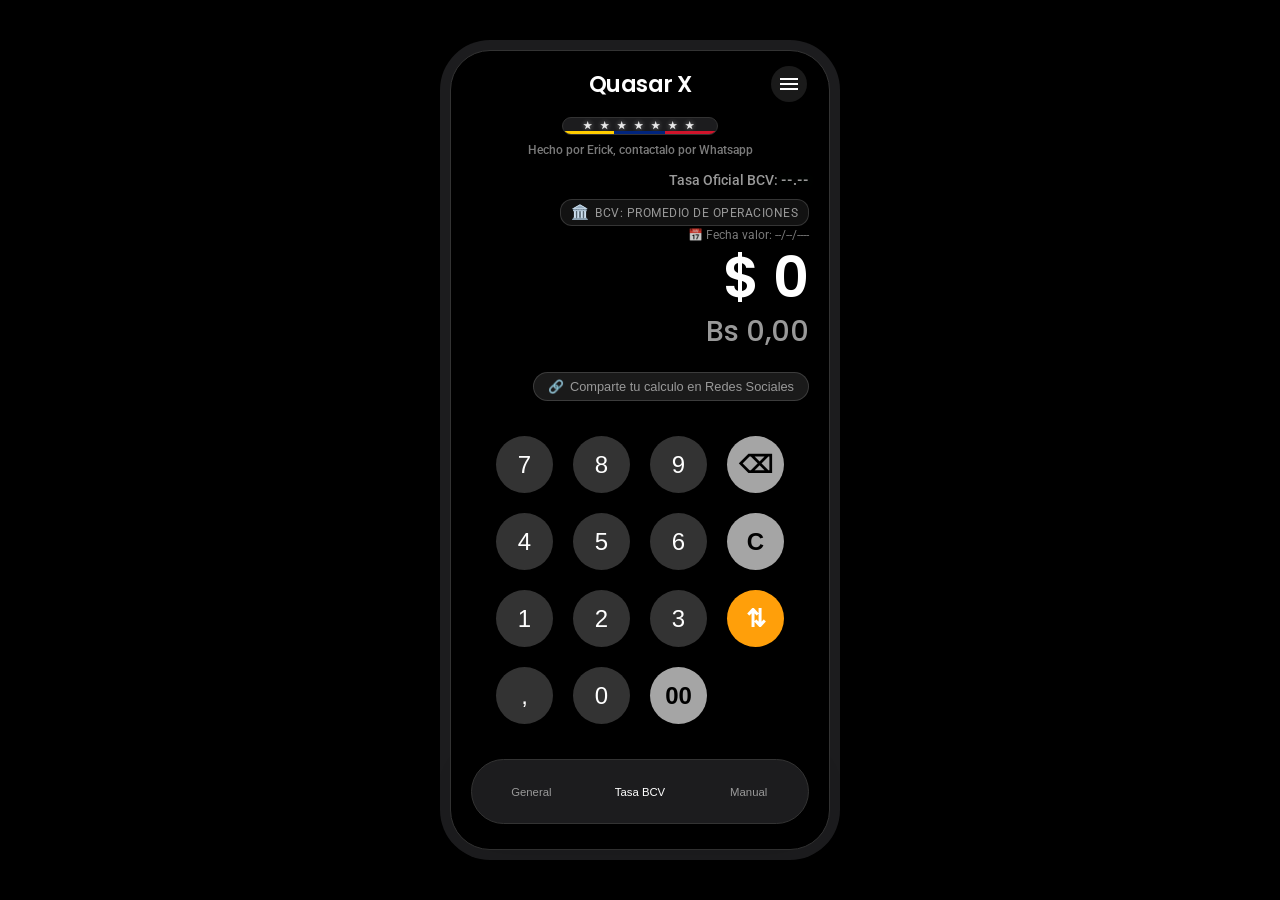
==== index.html @ ee369f33 "Add files via upload" ====
<!DOCTYPE html>
<html lang="es">
<head>
    <meta charset="UTF-8">
    <meta name="viewport" content="width=device-width, initial-scale=1.0, user-scalable=no">
    <title>Quasar X</title>
    <link rel="preconnect" href="https://fonts.googleapis.com">
    <link rel="preconnect" href="https://fonts.gstatic.com" crossorigin>
    <link href="https://fonts.googleapis.com/css2?family=Poppins:wght@500;600;700&family=Roboto:wght@400;500&display=swap" rel="stylesheet">
    <link rel="stylesheet" href="style.css">
    <link rel="manifest" href="manifest.json">
    <link rel="icon" type="image/png" href="icon-192.png">
    <link rel="apple-touch-icon" href="icon-192.png">
    <script src="https://telegram.org/js/telegram-web-app.js"></script>
    <meta name="description" content="Calculadora inteligente de Tasa BCV y Divisas con diseño Liquid Glass. Rápida, precisa y hecha para Venezuela.">
<meta name="theme-color" content="#1a1a2e">
<meta property="og:type" content="website">
<meta property="og:title" content="Quasar X - Calculadora BCV">
<meta property="og:description" content="La herramienta definitiva para tus conversiones en Bolívares. Diseño simple, tasas al día.">
<meta property="og:image" content="icon-512.png"> <meta property="twitter:card" content="summary_large_image">
<meta property="twitter:title" content="Quasar X - Calculadora BCV">
<meta property="twitter:description" content="Calculadora inteligente de Tasa BCV y Divisas con diseño innovadorSSS.">
<meta property="twitter:image" content="icon-512.png">
</head>
<body>
    <div class="app-container">

        <div class="app-header">
    <div class="header-left"></div>
    <h1 class="app-title">Quasar X</h1>
    <div class="header-right">
        <button class="menu-button" onclick="toggleOptionsMenu()" aria-label="Menú">
            <svg xmlns="http://www.w3.org/2000/svg" height="28px" viewBox="0 0 24 24" width="28px" fill="currentColor">
                <path d="M0 0h24v24H0V0z" fill="none"/>
                <path d="M3 18h18v-2H3v2zm0-5h18v-2H3v2zm0-7v2h18V6H3z"/>
            </svg>
        </button>
    </div>
</div>

</nav>

<a href="https://t.me/aureenAIbot" target="_blank" class="venezuela-banner" aria-label="Únete a Telegram">
    <div class="stars-container">★ ★ ★ ★ ★ ★ ★</div>
</a>
</a>

<a href="https://wa.me/5804141802040" target="_blank" class="creator-signature">
    Hecho por Erick, contactalo por Whatsapp
</a>

        <div id="options-menu" class="options-menu-dropdown">
    <button onclick="showModal('about-screen')">
        <svg xmlns="http://www.w3.org/2000/svg" height="20px" viewBox="0 0 24 24" width="20px" fill="currentColor">
            <path d="M0 0h24v24H0V0z" fill="none"/><path d="M11 18h2v-2h-2v2zm1-16C6.48 2 2 6.48 2 12s4.48 10 10 10 10-4.48 10-10S17.52 2 12 2zm0 18c-4.41 0-8-3.59-8-8s3.59-8 8-8 8 3.59 8 8 8zm0-14c-2.21 0-4 1.79-4 4h2c0-1.1.9-2 2-2s2 .9 2 2c0 2-3 1.75-3 5h2c0-2.25 3-2.5 3-5 0-2.21-1.79-4-4-4z"/>
        </svg>
        Ayuda y FAQ
    </button>
</div>
        
    <div id="general-mode" class="mode-content">
    <div class="display">
        <div class="rate-info" id="general-history" style="min-height:20px; font-size: 1.2rem;"></div>
        <div class="main-amount" id="general-display" style="font-size: 4rem;">0</div>
    </div>

    <div class="keypad">
    <button class="key function" onclick="clearGeneral()">AC</button>
    <button class="key function" onclick="deleteGeneral()">⌫</button>
    <button class="key function" onclick="appendGeneral('%')">%</button>
    <button class="key special" onclick="appendGeneral('/')">÷</button>

    <button class="key" onclick="appendGeneral('7')">7</button>
    <button class="key" onclick="appendGeneral('8')">8</button>
    <button class="key" onclick="appendGeneral('9')">9</button>
    <button class="key special" onclick="appendGeneral('*')">×</button>

    <button class="key" onclick="appendGeneral('4')">4</button>
    <button class="key" onclick="appendGeneral('5')">5</button>
    <button class="key" onclick="appendGeneral('6')">6</button>
    <button class="key special" onclick="appendGeneral('-')">−</button>

    <button class="key" onclick="appendGeneral('1')">1</button>
    <button class="key" onclick="appendGeneral('2')">2</button>
    <button class="key" onclick="appendGeneral('3')">3</button>
    <button class="key special" onclick="appendGeneral('+')">+</button>

    <button class="key zero-btn" onclick="appendGeneral('0')">0</button>
    <button class="key" onclick="appendGeneral('.')">.</button>
    <button class="key special" onclick="calculateGeneral()">=</button>
</div>
</div>

        <div id="bcv-mode" class="mode-content active">
            <div class="display">
    
    <div class="rate-info">
        <span style="font-weight: 500;">Tasa Oficial BCV:</span> 
        <span id="bcv-rate-display" onclick="fetchBCVRate(true)" style="cursor:pointer">--.--</span>
    </div>

    <div class="rate-date-line">
        📅 Fecha valor: <span id="bcv-date-display">--/--/----</span>
    </div>

    <div class="main-amount"><span id="bcv-from-symbol">$</span> <span id="bcv-main-display">0</span></div>
    
    <div class="converted-row">
        <div class="converted-amount"><span id="bcv-to-symbol">Bs</span> <span id="bcv-sub-display">0,00</span></div>
        
        <div class="share-container" id="share-widget-bcv">
    <button class="share-trigger" onclick="toggleShare('bcv')">
        <span class="trigger-icon">🔗</span>
        <span class="trigger-text">Comparte tu calculo en Redes Sociales</span>
    </button>

    <div class="share-icons">
        <button class="wa-btn" onclick="shareToWhatsApp('bcv')" aria-label="WhatsApp">
            <svg viewBox="0 0 24 24" width="18" height="18" fill="currentColor"><path d="M12.04 2c-5.46 0-9.91 4.45-9.91 9.91 0 1.75.46 3.45 1.32 4.95L2.05 22l5.25-1.38c1.45.79 3.1 1.21 4.74 1.21 5.46 0 9.91-4.45 9.91-9.91 0-2.65-1.03-5.14-2.9-7.01A9.816 9.816 0 0 0 12.04 2zM12.05 20.21c-1.46 0-2.9-.39-4.18-1.15l-.3-.18-3.11.82.83-3.03-.19-.31a8.163 8.163 0 0 1-1.26-4.38c0-4.54 3.7-8.24 8.24-8.24 2.2 0 4.27.86 5.82 2.42a8.183 8.183 0 0 1 2.41 5.83c.02 4.54-3.68 8.22-8.21 8.22zm4.52-6.16c-.25-.12-1.47-.72-1.69-.81-.23-.08-.39-.12-.56.12-.17.25-.64.81-.78.97-.14.17-.29.19-.54.06-.25-.12-1.05-.39-1.99-1.23-.74-.66-1.23-1.47-1.38-1.72-.14-.25-.02-.38.11-.51.11-.11.25-.29.37-.43.12-.14.16-.23.24-.39.08-.17.04-.31-.02-.43-.06-.12-.56-1.34-.76-1.84-.2-.48-.41-.42-.56-.43h-.48c-.17 0-.43.06-.66.31-.23.25-.88.86-.88 2.1 0 1.24.9 2.48 1.02 2.64.12.16 3.54 5.4 8.58 7.58 2.92 1.27 4.06 1.01 4.8.95.82-.07 1.47-.6 1.67-1.18.2-.58.2-1.08.14-1.18-.06-.1-.23-.16-.48-.28z"/></svg>
        </button>
        <button class="tg-btn" onclick="shareToTelegram('bcv')" aria-label="Telegram">
            <svg viewBox="0 0 24 24" width="18" height="18" fill="currentColor"><path d="M11.944 0A12 12 0 0 0 0 12a12 12 0 0 0 12 12 12 12 0 0 0 12-12A12 12 0 0 0 11.944 0zm4.962 7.224c.1-.002.321.023.465.14a.506.506 0 0 1 .171.325c.016.093.036.306.02.472-.18 1.898-.962 6.502-1.36 8.627-.168.9-.499 1.201-.82 1.23-.696.065-1.225-.46-1.9-.902-1.056-.693-1.653-1.124-2.678-1.8-1.185-.78-.417-1.21.258-1.91.177-.184 3.247-2.977 3.307-3.23.007-.032.014-.15-.056-.212s-.174-.041-.249-.024c-.106.024-1.793 1.14-5.061 3.345-.48.33-.913.49-1.302.48-.428-.008-1.252-.241-1.865-.44-.752-.245-1.349-.374-1.297-.789.027-.216.325-.437.893-.663 3.498-1.524 5.83-2.529 6.998-3.014 3.332-1.386 4.025-1.627 4.476-1.635z"/></svg>
        </button>
        <button class="x-btn" onclick="shareToSocial('x', 'bcv')" aria-label="X">
            <svg viewBox="0 0 24 24" width="16" height="16" fill="currentColor"><path d="M18.244 2.25h3.308l-7.227 8.26 8.502 11.24H16.17l-5.214-6.817L4.99 21.75H1.68l7.73-8.835L1.254 2.25H8.08l4.713 6.231zm-1.161 17.52h1.833L7.084 4.126H5.117z"/></svg>
        </button>
        <button class="threads-btn" onclick="shareToSocial('threads', 'bcv')" aria-label="Threads">
            <img src="icon-threads.png" alt="Threads" class="social-icon-img" style="width:16px;height:16px;">
        </button>
    </div>
</div>
    </div>
</div>
            <div class="keypad">
                <button class="key" onclick="appendNumber('7', 'bcv')">7</button>
                <button class="key" onclick="appendNumber('8', 'bcv')">8</button>
                <button class="key" onclick="appendNumber('9', 'bcv')">9</button>
                <button class="key icon" onclick="deleteLast('bcv')">⌫</button>
                <button class="key" onclick="appendNumber('4', 'bcv')">4</button>
                <button class="key" onclick="appendNumber('5', 'bcv')">5</button>
                <button class="key" onclick="appendNumber('6', 'bcv')">6</button>
                <button class="key function" onclick="clearAll('bcv')">C</button>
                <button class="key" onclick="appendNumber('1', 'bcv')">1</button>
                <button class="key" onclick="appendNumber('2', 'bcv')">2</button>
                <button class="key" onclick="appendNumber('3', 'bcv')">3</button>
                <button class="key icon special" onclick="swapCurrencies('bcv')" rowspan="2">⇅</button>
                <button class="key" onclick="appendDecimal('bcv')">,</button>
                <button class="key" onclick="appendNumber('0', 'bcv')">0</button>
                <button class="key function" onclick="appendNumber('00', 'bcv')">00</button>
            </div>
        </div>

        <div id="custom-mode" class="mode-content">
    <div class="display">
        
        <div class="custom-rate-wrapper">
            <span class="custom-label">Tu Tasa personalizada:</span>
            <div class="input-glass-container">
                <span class="currency-prefix">Bs.</span>
                <input type="number" id="custom-rate-input" placeholder="0.00" step="0.01" inputmode="decimal" oninput="saveCustomRate()">
            </div>
        </div>    

        <div class="main-amount"><span id="custom-from-symbol">$</span> <span id="custom-main-display">0</span></div>
        
        <div class="converted-row">
            <div class="converted-amount"><span id="custom-to-symbol">Bs</span> <span id="custom-sub-display">0,00</span></div>
            
            <div class="share-container" id="share-widget-custom">
                <button class="share-trigger" onclick="toggleShare('custom')">
                    <span class="trigger-icon">🔗</span>
                    <span class="trigger-text">Comparte tu calculo en Redes Sociales</span>
                </button>
                <div class="share-icons">
                    <button class="wa-btn" onclick="shareToWhatsApp('custom')" aria-label="WhatsApp">
                        <svg viewBox="0 0 24 24" width="18" height="18" fill="currentColor"><path d="M12.04 2c-5.46 0-9.91 4.45-9.91 9.91 0 1.75.46 3.45 1.32 4.95L2.05 22l5.25-1.38c1.45.79 3.1 1.21 4.74 1.21 5.46 0 9.91-4.45 9.91-9.91 0-2.65-1.03-5.14-2.9-7.01A9.816 9.816 0 0 0 12.04 2zM12.05 20.21c-1.46 0-2.9-.39-4.18-1.15l-.3-.18-3.11.82.83-3.03-.19-.31a8.163 8.163 0 0 1-1.26-4.38c0-4.54 3.7-8.24 8.24-8.24 2.2 0 4.27.86 5.82 2.42a8.183 8.183 0 0 1 2.41 5.83c.02 4.54-3.68 8.22-8.21 8.22zm4.52-6.16c-.25-.12-1.47-.72-1.69-.81-.23-.08-.39-.12-.56.12-.17.25-.64.81-.78.97-.14.17-.29.19-.54.06-.25-.12-1.05-.39-1.99-1.23-.74-.66-1.23-1.47-1.38-1.72-.14-.25-.02-.38.11-.51.11-.11.25-.29.37-.43.12-.14.16-.23.24-.39.08-.17.04-.31-.02-.43-.06-.12-.56-1.34-.76-1.84-.2-.48-.41-.42-.56-.43h-.48c-.17 0-.43.06-.66.31-.23.25-.88.86-.88 2.1 0 1.24.9 2.48 1.02 2.64.12.16 3.54 5.4 8.58 7.58 2.92 1.27 4.06 1.01 4.8.95.82-.07 1.47-.6 1.67-1.18.2-.58.2-1.08.14-1.18-.06-.1-.23-.16-.48-.28z"/></svg>
                    </button>
                    <button class="tg-btn" onclick="shareToTelegram('custom')" aria-label="Telegram">
                        <svg viewBox="0 0 24 24" width="18" height="18" fill="currentColor"><path d="M11.944 0A12 12 0 0 0 0 12a12 12 0 0 0 12 12 12 12 0 0 0 12-12A12 12 0 0 0 11.944 0zm4.962 7.224c.1-.002.321.023.465.14a.506.506 0 0 1 .171.325c.016.093.036.306.02.472-.18 1.898-.962 6.502-1.36 8.627-.168.9-.499 1.201-.82 1.23-.696.065-1.225-.46-1.9-.902-1.056-.693-1.653-1.124-2.678-1.8-1.185-.78-.417-1.21.258-1.91.177-.184 3.247-2.977 3.307-3.23.007-.032.014-.15-.056-.212s-.174-.041-.249-.024c-.106.024-1.793 1.14-5.061 3.345-.48.33-.913.49-1.302.48-.428-.008-1.252-.241-1.865-.44-.752-.245-1.349-.374-1.297-.789.027-.216.325-.437.893-.663 3.498-1.524 5.83-2.529 6.998-3.014 3.332-1.386 4.025-1.627 4.476-1.635z"/></svg>
                    </button>
                    <button class="x-btn" onclick="shareToSocial('x', 'custom')" aria-label="X">
                        <svg viewBox="0 0 24 24" width="16" height="16" fill="currentColor"><path d="M18.244 2.25h3.308l-7.227 8.26 8.502 11.24H16.17l-5.214-6.817L4.99 21.75H1.68l7.73-8.835L1.254 2.25H8.08l4.713 6.231zm-1.161 17.52h1.833L7.084 4.126H5.117z"/></svg>
                    </button>
                    <button class="threads-btn" onclick="shareToSocial('threads', 'custom')" aria-label="Threads">
                        <img src="icon-threads.png" alt="Threads" class="social-icon-img" style="width:16px;height:16px;">
                    </button>
                </div>
            </div>
            
        </div>
    </div>
    
    <div class="keypad">
        <button class="key" onclick="appendNumber('7', 'custom')">7</button>
        <button class="key" onclick="appendNumber('8', 'custom')">8</button>
        <button class="key" onclick="appendNumber('9', 'custom')">9</button>
        <button class="key icon" onclick="deleteLast('custom')">⌫</button>
        <button class="key" onclick="appendNumber('4', 'custom')">4</button>
        <button class="key" onclick="appendNumber('5', 'custom')">5</button>
        <button class="key" onclick="appendNumber('6', 'custom')">6</button>
        <button class="key function" onclick="clearAll('custom')">C</button>
        <button class="key" onclick="appendNumber('1', 'custom')">1</button>
        <button class="key" onclick="appendNumber('2', 'custom')">2</button>
        <button class="key" onclick="appendNumber('3', 'custom')">3</button>
        <button class="key icon special" onclick="swapCurrencies('custom')" rowspan="2">⇅</button>
        <button class="key" onclick="appendDecimal('custom')">,</button>
        <button class="key" onclick="appendNumber('0', 'custom')">0</button>
        <button class="key function" onclick="appendNumber('00', 'custom')">00</button>
    </div>
</div>

<nav class="tabs">
        <button id="btn-general" class="tab-button" onclick="switchMode('general')">
            <span class="tab-label">General</span>
        </button>
        <button id="btn-bcv" class="tab-button active" onclick="switchMode('bcv')">
            <span class="tab-label">Tasa BCV</span>
        </button>
        <button id="btn-custom" class="tab-button" onclick="switchMode('custom')">
            <span class="tab-label">Manual</span>
        </button>
    </nav>

    <div id="about-screen" class="modal-screen">
        <div class="modal-header">
            <button class="modal-close-btn" onclick="closeModal('about-screen')">
                <svg xmlns="http://www.w3.org/2000/svg" height="24px" viewBox="0 0 24 24" width="24px" fill="currentColor"><path d="M0 0h24v24H0V0z" fill="none"/><path d="M19 6.41L17.59 5 12 10.59 6.41 5 5 6.41 10.59 12 5 17.59 6.41 19 12 13.41 17.59 19 19 17.59 13.41 12 19 6.41z"/></svg>
            </button>
            <h2 class="modal-title">Quasar X</h2>
        </div>
        <div class="modal-content">
            <p><strong>Sobre:</strong></p>
            <p>✨ Quasar X es mucho más que una simple calculadora: es un proyecto creado por Erick Manrique como extensión y complemento de la Inteligencia Artificial Aureen AI. Su propósito es ofrecer una herramienta práctica, clara y accesible, que se integra de manera natural con la experiencia que Aureen AI brinda a los usuarios.</p>
            <p>🚀 Con Quasar X, los cálculos dejan de ser fríos números y se convierten en un recurso que acompaña la visión de Aureen AI: unir tecnología y humanidad en soluciones inteligentes y cercanas.</p>
            <p>💬 Si tienes dudas, propuestas o comentarios, Erick estará encantado de escucharte en 👉 t.me/Emanrique0.</p>
            <br>
            <p><strong>Versión:</strong> 3.17 (Compilacion 899,12)</p>
        </div>
    </div>
    <div id="install-pwa-modal" class="modal-screen">
        <div class="modal-header">
            <button class="modal-close-btn" onclick="closeModal('install-pwa-modal')">
                <svg xmlns="http://www.w3.org/2000/svg" height="24px" viewBox="0 0 24 24" width="24px" fill="currentColor"><path d="M0 0h24v24H0V0z" fill="none"/><path d="M19 6.41L17.59 5 12 10.59 6.41 5 5 6.41 10.59 12 5 17.59 6.41 19 12 13.41 17.59 19 19 17.59 13.41 12 19 6.41z"/></svg>
            </button>
            <h2 class="modal-title">¡Instala la aplicacion en tu Smartphone!</h2>
        </div>
        <div class="modal-content install-instructions">
            <button id="install-pwa-btn" class="install-pwa-button" onclick="triggerInstallPrompt()">
        Instalar Aplicación
    </button>
    <p>El proyecto es nuevo por lo que no tenemos los recursos para que sea una aplicacion que este en Google Play Store.</p>
            <p>Por lo que opera como un contenedor web permitiendote ejecutarla desde el navegador, los siguientes pasos te permitiran instalarla en tu celular funcionando como una aplicacion WebApp .</p>
            
            <p class="install-section-title">En Google Chrome:</p>
            <ol>
                <li>Toca el menú de <strong>3 puntos (⋮)</strong> en la esquina.</li>
                <li>Selecciona <strong>"Instalar aplicación"</strong> o "Agregar a pantalla de inicio".</li>
            </ol>
            
            <p class="install-section-title">En Safari 'Para iPhone':</p>
            <ol>
                <li>Toca el ícono de <strong>Compartir</strong> (un cuadro con una flecha hacia arriba).</li>
                <li>Desliza y selecciona <strong>"Agregar a la pantalla de inicio"</strong>.</li>
                <li>Espero el proyecto sea de tú agrado total, me ayudarás muchisimo</li>
            </ol>
        </div>
    </div>
    </div>
    <div id="install-banner" class="install-banner-container">
    <div class="install-text">
        <span>📲 Instala <strong>Quasar X</strong> para mejor experiencia</span>
    </div>
    <button id="install-btn-action" class="install-action-btn">
        INSTALAR AHORA
    </button>
    <button class="close-banner" onclick="document.getElementById('install-banner').style.display='none'">✖</button>
</div>
    <script src="script.js"></script>
</body>
</html>
---- style.css ----
:root {
    /* --- PALETA APPLE (MODO OSCURO) --- */
    --bg-gradient: #000000;         /* Fondo Negro Solido */
    --glass-bg: #000000;            /* Quitamos el efecto cristal */
    --glass-border: #333333;        /* Bordes sutiles gris oscuro */
    --glass-highlight: #444444;     /* Color al presionar */
    
    --text-primary: #FFFFFF;
    --text-secondary: #999999;      /* Gris clásico de iOS */
    --accent-color: #FF9F0A;        /* Naranja iOS exacto */
    
    /* Variables nuevas para botones específicos */
    --btn-num: #333333;             /* Gris Oscuro (Números) */
    --btn-func: #A5A5A5;            /* Gris Claro (Arriba) */
    --text-black: #000000;          /* Texto negro para botones claros */
}

/* Mantenemos el soporte para modo claro invirtiendo colores */
body[data-theme="light"] {
    --bg-gradient: #F2F2F7;
    --glass-bg: #FFFFFF;
    --glass-border: #D1D1D6;
    --text-primary: #000000;
    --text-secondary: #666666;
    --btn-num: #FFFFFF;             /* Botones blancos en modo día */
    --btn-func: #D1D1D6;
    --glass-highlight: #E5E5EA;
}

* { box-sizing: border-box; -webkit-tap-highlight-color: transparent; }

body {
    font-family: -apple-system, BlinkMacSystemFont, 'Segoe UI', Roboto, sans-serif;
    background: var(--bg-gradient);
    background-attachment: fixed;
    color: var(--text-primary);
    margin: 0;
    height: 100vh; 
    width: 100vw;
    display: flex;
    align-items: center;
    justify-content: center;
    overflow: hidden; 
    padding-top: env(safe-area-inset-top);
    padding-bottom: env(safe-area-inset-bottom);
}

.app-container {
    position: relative;
    width: 100%;
    height: 100%;
    
    /* Fondo sólido mate */
    background: var(--glass-bg);
    /* Quitamos backdrop-filter para evitar crasheos gráficos */
    
    display: flex;
    flex-direction: column;
    overflow: visible;
}

@media (min-width: 500px) {
    .app-container {
        max-width: 380px;
        max-height: 800px;
        border-radius: 40px;
        border: 1px solid var(--glass-border);
        box-shadow: 0 0 0 10px #1c1c1e, 0 30px 60px rgba(0,0,0,0.5); /* Sombra doble estilo iPhone */
    }
}

/* --- HEADER --- */
.app-header {
    flex: 0 0 auto; 
    display: flex;
    justify-content: space-between;
    align-items: center;
    padding: 15px 20px 5px 20px;
    z-index: 20;
    width: 100%;
}

.header-left, .header-right {
    width: 40px; 
    display: flex;
    align-items: center;
    justify-content: center; 
}

.app-title {
    flex: 1;
    text-align: center;
    font-family: 'Poppins', sans-serif;
    font-weight: 600;
    font-size: 1.4em;
    margin: 0 5px;
    letter-spacing: -0.5px;
    color: var(--text-primary);
    white-space: nowrap;
}

.menu-button {
    background: rgba(255,255,255,0.1);
    border: none;
    border-radius: 50%;
    width: 36px; height: 36px;
    display: flex; align-items: center; justify-content: center;
    cursor: pointer;
    color: var(--text-primary);
}

/* --- BARRA DE NAVEGACIÓN FLOTANTE (DOCK ABSOLUTO) --- */
.tabs {
    /* Posición: Flotar pegado al fondo */
    position: absolute; 
    bottom: 25px;       /* Distancia desde el borde inferior */
    left: 20px;         /* Margen izquierdo */
    right: 20px;        /* Margen derecho (ocupa todo el ancho disponible) */
    
    /* Evitar que se deforme */
    height: 65px;
    margin: 0;          /* Quitamos márgenes viejos porque usamos bottom/left/right */
    
    /* Estilo Visual */
    background: #1C1C1E;
    border: 1px solid #333;
    border-radius: 35px;
    display: flex;
    justify-content: space-between;
    align-items: center;
    padding: 5px;
    
    /* Asegurar que flote ENCIMA de todo */
    z-index: 1000;
    box-shadow: 0 10px 30px rgba(0,0,0,0.5);
}

.tab-button {
    flex: 1;
    display: flex;
    flex-direction: row;
    gap: 8px;
    align-items: center;
    justify-content: center;
    background: none;
    border: none;
    color: var(--text-secondary);
    height: 100%;
    cursor: pointer;
    transition: all 0.3s;
}

.tab-icon-wrap {
    border-radius: 14px;
    padding: 4px 8px;
    transition: background 0.3s;
    display: flex;
}

.tab-button svg { width: 22px; height: 22px; fill: currentColor; }
.tab-label { font-size: 0.85em; font-weight: 500; }

.tab-button.active { color: var(--text-primary); }
.tab-button.active .tab-icon-wrap { background: var(--accent-color); color: white; }

/* --- CONTENIDO PRINCIPAL --- */
.mode-content {
    display: none;
    flex-direction: column;
    flex: 1;
    height: 100%; 
    position: relative;
}
.mode-content.active { display: flex; }

/* --- PANTALLA (DISPLAY) --- */
.display {
    flex: 1;
    display: flex;
    flex-direction: column;
    justify-content: flex-end; 
    align-items: flex-end;
    padding: 10px 20px;
    min-height: 100px; 
    text-align: right;
}

.rate-info {
    font-size: 0.9em;
    color: var(--text-secondary);
    margin-bottom: 2px;
    font-variant-numeric: tabular-nums;
}

/* Nueva Línea para Fecha */
.rate-date-line {
    font-size: 0.75em;
    color: var(--text-secondary);
    margin-top: 2px;
    margin-bottom: 5px;
    font-weight: 400;
    opacity: 0.8;
}

#bcv-rate-display {
    font-weight: 700;
    transition: color 0.3s ease;
    text-shadow: 0 0 10px rgba(46, 204, 113, 0.3);
}

.main-amount {
    font-size: clamp(2.5rem, 10vw, 3.5rem);
    font-weight: 600;
    line-height: 1.1;
    font-variant-numeric: tabular-nums;
    font-family: 'Poppins', sans-serif;
}

/* --- FILA DE RESULTADO Y BOTONES (VERTICAL) --- */
.converted-row {
    display: flex;
    flex-direction: column; /* Apila verticalmente */
    align-items: flex-end;  /* Alinea a la derecha */
    justify-content: center;
    gap: 8px;
    margin-top: 5px;
    width: 100%;
}

.converted-amount {
    font-size: 1.8em; /* Más grande para destacar */
    color: var(--text-secondary);
    font-weight: 500;
    font-variant-numeric: tabular-nums;
    font-family: 'Poppins', sans-serif;
    line-height: 1.2;
}

/* --- WIDGET COMPARTIR DESPLEGABLE --- */
.share-container {
    position: relative;
    display: flex;
    justify-content: flex-end; /* Alineado a la derecha */
    align-items: center;
    margin-top: 10px;
    height: 40px; /* Altura fija para evitar saltos */
}

/* El contenedor píldora */
.share-trigger {
    background: rgba(255, 255, 255, 0.1);
    border: 1px solid rgba(255, 255, 255, 0.15);
    border-radius: 20px;
    padding: 6px 14px;
    display: flex;
    align-items: center;
    gap: 6px;
    cursor: pointer;
    color: var(--text-secondary);
    font-size: 0.8em;
    transition: all 0.3s cubic-bezier(0.4, 0, 0.2, 1);
    z-index: 2; /* Para que quede encima al cerrar */
}

.share-trigger:active {
    background: rgba(255, 255, 255, 0.2);
    transform: scale(0.95);
}

/* El contenedor de iconos (Oculto inicialmente) */
.share-icons {
    position: absolute;
    right: 0;
    top: 0;
    height: 100%;
    display: flex;
    align-items: center;
    gap: 8px;
    background: var(--dock-bg); /* Fondo sólido/glass */
    backdrop-filter: blur(15px);
    border: 1px solid var(--glass-border);
    border-radius: 20px;
    padding: 0 5px;
    
    /* Animación de apertura */
    opacity: 0;
    pointer-events: none;
    transform: scale(0.8) translateX(20px);
    transform-origin: right center;
    transition: all 0.3s cubic-bezier(0.4, 0, 0.2, 1);
}

/* ESTADO ACTIVO: Cuando se añade la clase .open */
.share-container.open .share-trigger {
    opacity: 0; /* Desaparece el botón texto */
    pointer-events: none;
}

.share-container.open .share-icons {
    opacity: 1;
    pointer-events: all;
    transform: scale(1) translateX(0);
    padding: 0 10px; /* Espacio para los iconos */
}

/* Ajuste fino a los botones de iconos para este tamaño */
.share-icons button {
    width: 32px;
    height: 32px;
    border-radius: 50% !important; /* ¡ESTO ES LA CLAVE! Forzamos el círculo */
    box-shadow: none; /* Quitamos sombra para que se vea plano y limpio */
    border: none;
    padding: 0; /* Evita que se deformen */
    display: flex;
    align-items: center;
    justify-content: center;
}

/* --- TECLADO (BOTONES REDONDOS) --- */
.keypad {
    flex: 0 0 auto;
    display: grid;
    grid-template-columns: repeat(4, 1fr);
    /* TRUCO: Aumentamos el gap y el padding para que los botones tengan menos espacio y se achiquen */
    gap: 20px; 
    padding: 20px 45px 45px 45px; /* Más margen a los lados (antes 20px) */
    padding-bottom: 140px !important;
}

.key {
    background: var(--btn-num);
    border: none;
    color: var(--text-primary);
    
    /* Bajamos un poco el tamaño de la letra para que combine con el botón más pequeño */
    font-size: 1.5rem; 
    
    padding: 0;
    aspect-ratio: 1; /* Mantiene el círculo perfecto */
    border-radius: 50%;
    
    cursor: pointer;
    transition: filter 0.2s;
    display: flex; 
    align-items: center; 
    justify-content: center;
    font-family: -apple-system, sans-serif;
    font-weight: 500;
}

/* Mantenemos los efectos de pulsación y colores */
.key:active { filter: brightness(130%); transform: none; }
.key.function, .key.icon { background: var(--btn-func); color: var(--text-black); font-weight: 600; }
.key.special { background: var(--accent-color); color: white; font-weight: 600; }
.key.special.icon { background: var(--accent-color); color: white; }

/* --- BANNER FLOTANTE (TASA MAÑANA) --- */
.next-rate-container {
    margin-top: 8px;
    display: flex;
    justify-content: flex-end;
    animation: floatIn 0.6s cubic-bezier(0.22, 1, 0.36, 1);
}

.next-rate-badge {
    background: rgba(30, 30, 30, 0.6); /* Fondo oscuro semitransparente */
    border: 1px solid rgba(255, 255, 255, 0.15);
    border-radius: 12px;
    padding: 4px 10px;
    display: flex;
    align-items: center;
    gap: 6px;
    backdrop-filter: blur(4px);
    box-shadow: 0 4px 12px rgba(0, 0, 0, 0.1);
}

.next-rate-icon { font-size: 0.9em; animation: pulse 2s infinite; }
.next-rate-label { font-size: 0.75em; color: rgba(255, 255, 255, 0.8); font-weight: 500; text-transform: uppercase; letter-spacing: 0.5px; }
.next-rate-value { font-family: 'Poppins', sans-serif; font-weight: 700; color: #FF8A80; font-size: 0.95em; font-variant-numeric: tabular-nums; }

@keyframes floatIn { from { opacity: 0; transform: translateY(10px); } to { opacity: 1; transform: translateY(0); } }
@keyframes pulse { 0% { opacity: 1; } 50% { opacity: 0.7; } 100% { opacity: 1; } }

/* --- MODALES Y EXTRAS --- */
.options-menu-dropdown {
    position: absolute; top: 50px; right: 15px;
    background: rgba(20, 20, 20, 0.95); backdrop-filter: blur(15px);
    border-radius: 12px; border: 1px solid var(--glass-border);
    display: none; z-index: 200; width: 200px; overflow: hidden;
}
.options-menu-dropdown.show { display: block; }
.options-menu-dropdown button {
    width: 100%; background: none; border: none; color: white;
    padding: 12px 15px; text-align: left; display: flex; gap: 10px; align-items: center;
}

.modal-screen {
    display: none; position: absolute; top: 0; left: 0; width: 100%; height: 100%;
    background: rgba(10, 10, 20, 0.95); backdrop-filter: blur(10px);
    z-index: 300; flex-direction: column;
}
.modal-screen.show { display: flex; }
.modal-header { padding: 12px 15px; display: flex; align-items: center; border-bottom: 1px solid var(--glass-border); height: 50px; }
.modal-close-btn { background: none; border: none; color: white; padding: 8px; }
/* --- MEJORA DEL MODAL ACERCA DE --- */
.modal-content {
    flex: 1;
    overflow-y: auto;
    
    /* Ajuste de espaciado */
    padding: 20px 25px; 
    
    /* AQUÍ ESTÁ EL CAMBIO CLAVE: Alineación a la izquierda */
    text-align: left;   
    
    color: var(--text-primary);
    
    /* Mejoras de tipografía para lectura */
    font-size: 0.95rem; 
    line-height: 1.6;   /* Separa las líneas para que no se vea apretado */
}

/* Agregamos esto para que los párrafos se vean ordenados */
.modal-content p {
    margin-bottom: 15px;      /* Espacio entre párrafos */
    color: var(--text-secondary); /* Color gris suave, menos agresivo */
}

/* Si usas <strong> para títulos, que resalten en blanco */
.modal-content strong {
    color: var(--text-primary);
    display: block; /* Asegura que el título ocupe su propia línea */
    margin-top: 10px;
}

/* Banderin Venezuela */
.venezuela-banner {
    display: flex; align-items: center; justify-content: center; text-decoration: none;
    height: 24px; margin: 15px 15px 0 15px; border-radius: 12px;
    background: linear-gradient(to bottom, #FFCC00 33%, #00247D 33%, #00247D 66%, #CF142B 66%);
    box-shadow: 0 4px 12px rgba(0, 0, 0, 0.3); cursor: pointer;
    transition: transform 0.2s, box-shadow 0.2s; position: relative; overflow: hidden;
}
.venezuela-banner:active { transform: scale(0.98); box-shadow: 0 2px 5px rgba(0, 0, 0, 0.2); }
.stars-container { color: white; font-size: 8px; letter-spacing: 2px; margin-top: -1px; text-shadow: 0 1px 2px rgba(0,0,0,0.5); white-space: nowrap; opacity: 0.9; }

.creator-signature {
    display: block; text-align: center; font-size: 0.75em; color: var(--text-secondary);
    text-decoration: none; margin-top: 8px; margin-bottom: 5px; font-weight: 500; opacity: 0.8;
    transition: opacity 0.2s, transform 0.2s;
}
.creator-signature:hover, .creator-signature:active { opacity: 1; transform: scale(1.02); color: var(--accent-color); }

/* Media Queries */
@media (max-height: 650px) {
    .app-header { padding-top: 5px; }
    .tabs { height: 45px; margin-top: 5px; }
    .main-amount { font-size: 2.2em; }
    .key { padding: 8px 0; font-size: 1.2em; }
    .keypad { padding-bottom: 10px !important; gap: 6px; }
    .display { min-height: 80px; }
}

/* Install Button */
#install-pwa-btn {
    display: none; background: var(--accent-color); color: white; border: none;
    padding: 15px 30px; border-radius: 30px; font-size: 1.1em; font-weight: 600;
    margin: 10px auto 20px auto; cursor: pointer; box-shadow: 0 4px 15px rgba(10, 132, 255, 0.4);
    width: 80%; max-width: 250px; transition: transform 0.2s;
}
#install-pwa-btn:active { transform: scale(0.95); }
.custom-rate-input input {
    background: rgba(255,255,255,0.1); border: 1px solid var(--glass-border); color: white;
    border-radius: 8px; padding: 5px; text-align: right; width: 90px;
}
.setting-item {
    background: rgba(255, 255, 255, 0.05); border-radius: 12px; padding: 12px; margin-bottom: 10px;
    display: flex; justify-content: space-between; align-items: center;
}
/* --- DISEÑO MODO CUSTOM (MANUAL) --- */
.custom-rate-wrapper {
    width: 100%;
    margin-bottom: 10px;
    display: flex;
    flex-direction: column;
    align-items: flex-end; /* Alinea todo a la derecha */
}

.custom-label {
    font-size: 0.75em;
    color: var(--text-secondary);
    margin-bottom: 4px;
    text-transform: uppercase;
    letter-spacing: 0.5px;
}

.input-glass-container {
    display: flex;
    align-items: center;
    background: rgba(255, 255, 255, 0.05); /* Fondo muy sutil */
    border: 1px solid rgba(255, 255, 255, 0.2);
    border-radius: 12px;
    padding: 0 10px;
    width: 140px; /* Ancho fijo elegante */
    transition: all 0.3s ease;
}

/* Efecto al tocar el input */
.input-glass-container:focus-within {
    background: rgba(255, 255, 255, 0.1);
    border-color: var(--accent-color);
    box-shadow: 0 0 10px rgba(10, 132, 255, 0.2);
}

.currency-prefix {
    color: var(--text-secondary);
    font-weight: 500;
    margin-right: 5px;
    font-size: 1.1em;
}

/* Input invisible pero funcional */
#custom-rate-input {
    background: transparent;
    border: none;
    color: var(--text-primary);
    font-size: 1.3em;
    font-weight: 600;
    width: 100%;
    text-align: right;
    outline: none;
    padding: 8px 0;
    font-family: 'Poppins', sans-serif;
}

/* Eliminar flechas del input number en navegadores */
#custom-rate-input::-webkit-inner-spin-button, 
#custom-rate-input::-webkit-outer-spin-button { 
    -webkit-appearance: none; 
    margin: 0; 
}
/* --- BOTÓN SOLARIS (THEME TOGGLE) --- */
.theme-toggle-btn {
    background: rgba(255, 255, 255, 0.1);
    border: 1px solid rgba(255, 255, 255, 0.2);
    border-radius: 50%;
    width: 40px;
    height: 40px;
    display: flex;
    align-items: center;
    justify-content: center;
    cursor: pointer;
    position: relative;
    overflow: hidden;
    transition: all 0.3s ease;
    backdrop-filter: blur(10px);
    color: var(--text-primary);
}

.theme-toggle-btn:active {
    transform: scale(0.9);
    background: rgba(255, 255, 255, 0.2);
}

/* Configuración de Iconos */
.icon-sun, .icon-moon {
    position: absolute;
    transition: all 0.5s cubic-bezier(0.68, -0.55, 0.27, 1.55); /* Rebote elástico */
}

/* --- ESTADOS POR DEFECTO (MODO OSCURO ACTIVO) --- */
/* En modo oscuro, mostramos la Luna, ocultamos el Sol */
.icon-sun {
    opacity: 0;
    transform: rotate(90deg) scale(0.5);
}
.icon-moon {
    opacity: 1;
    transform: rotate(0deg) scale(1);
    fill: rgba(255, 255, 255, 0.2); /* Relleno sutil */
}

/* --- ESTADOS CUANDO ES MODO CLARO --- */
/* Usamos el atributo data-theme del body para controlar el CSS */
body[data-theme="light"] .icon-sun {
    opacity: 1;
    transform: rotate(0deg) scale(1);
    color: #F59E0B; /* Amarillo Sol */
    fill: rgba(245, 158, 11, 0.2);
}

body[data-theme="light"] .icon-moon {
    opacity: 0;
    transform: rotate(-90deg) scale(0.5);
}

/* Efecto Glow en el botón según el tema */
body[data-theme="light"] .theme-toggle-btn {
    box-shadow: 0 0 15px rgba(245, 158, 11, 0.3);
    border-color: rgba(245, 158, 11, 0.3);
}
/* --- BANNER FLOTANTE DE INSTALACIÓN --- */
.install-banner-container {
    display: none; /* Oculto por defecto, JS lo activará */
    position: fixed;
    bottom: 20px;
    left: 50%;
    transform: translateX(-50%);
    width: 90%;
    max-width: 400px;
    background: rgba(20, 20, 30, 0.95);
    backdrop-filter: blur(15px);
    border: 1px solid rgba(255, 255, 255, 0.2);
    border-radius: 20px;
    padding: 15px;
    z-index: 9999;
    box-shadow: 0 10px 30px rgba(0,0,0,0.5);
    animation: slideUp 0.5s ease-out;
    flex-direction: column;
    gap: 10px;
    text-align: center;
}

@keyframes slideUp { from { transform: translate(-50%, 100px); opacity: 0; } to { transform: translate(-50%, 0); opacity: 1; } }

.install-text {
    color: white;
    font-size: 0.9em;
    margin-bottom: 5px;
}

.install-action-btn {
    background: var(--accent-color); /* Tu azul #0A84FF */
    color: white;
    border: none;
    padding: 12px;
    width: 100%;
    border-radius: 12px;
    font-weight: 700;
    font-size: 1em;
    cursor: pointer;
    box-shadow: 0 4px 15px rgba(10, 132, 255, 0.4);
    transition: transform 0.2s;
}

.install-action-btn:active { transform: scale(0.95); }

.close-banner {
    position: absolute;
    top: 5px; right: 10px;
    background: none; border: none;
    color: rgba(255,255,255,0.5);
    font-size: 1.2em; cursor: pointer;
}
/* --- NUEVA INSIGNIA VENEZUELA (Estilo Minimalista) --- */
.venezuela-banner {
    display: flex;
    align-items: center;
    justify-content: center;
    
    /* Tamaño y Posición */
    width: fit-content; /* Se adapta al contenido, no ocupa todo el ancho */
    margin: 10px auto 0 auto; /* Centrado */
    padding: 8px 20px;
    
    /* Estilo Cápsula iOS */
    background: #1C1C1E; /* Gris muy oscuro (Apple Secondary Background) */
    border-radius: 20px;
    text-decoration: none;
    
    /* Sutil borde y sombra */
    border: 1px solid #333;
    box-shadow: 0 4px 10px rgba(0,0,0,0.3);
    
    position: relative;
    overflow: hidden;
    transition: transform 0.2s;
}

/* Efecto al tocar */
.venezuela-banner:active {
    transform: scale(0.95);
    background: #2C2C2E;
}

/* Estilo de las Estrellas (Tu HTML interno) */
.stars-container {
    color: #FFFFFF;
    font-size: 10px;
    letter-spacing: 3px;
    opacity: 0.9;
    font-weight: bold;
    text-shadow: 0 0 5px rgba(255, 255, 255, 0.5); /* Pequeño brillo */
}

/* --- EL TOQUE DE LA BANDERA (Línea Tricolor Inferior) --- */
.venezuela-banner::after {
    content: '';
    position: absolute;
    bottom: 0;
    left: 0;
    width: 100%;
    height: 3px; /* Línea fina elegante */
    
    /* Gradiente exacto de la bandera */
    background: linear-gradient(to right, 
        #FFCC00 33%, 
        #00247D 33%, #00247D 66%, 
        #CF142B 66%
    );
}
/* Ajuste para el botón CERO ancho en modo General */
.key[style*="grid-column: span 2"] {
    width: 100%; /* Ocupar todo el espacio de las 2 columnas */
    padding-left: 25px; /* Alinear texto un poco a la izquierda como Apple */
    justify-content: flex-start; /* Texto a la izquierda */
}
/* --- AJUSTE ESPECÍFICO PARA MODO GENERAL --- */
#general-mode .display {
    padding-bottom: 5px; /* Menos espacio abajo */
    justify-content: flex-end;
}

#general-mode .main-amount {
    font-size: 3.5rem !important; /* Un poco más pequeño que la de divisas */
    margin-bottom: 10px;
}

#general-mode .rate-info {
    /* El historial de operaciones */
    min-height: 25px;
    margin-bottom: 0;
    opacity: 0.7;
}

/* Si la pantalla es muy pequeña, ajustamos los botones científicos */
@media (max-height: 700px) {
    #general-mode .keypad {
        padding-top: 10px;
        gap: 12px; /* Botones más juntos verticalmente */
    }
    #general-mode .key {
        font-size: 1.3rem; /* Texto un poco más chico */
    }
}
/* --- CORRECCIÓN DE BOTONES GIGANTES --- */

/* Estilo específico para el botón CERO ancho (iPhone style) */
.zero-btn {
    grid-column: span 2;       /* Ocupa 2 columnas */
    width: 100%;               /* Ancho completo del espacio */
    border-radius: 40px !important; /* Borde cápsula */
    aspect-ratio: auto !important;  /* IMPORTANTE: Evita que sea un círculo gigante */
    height: 100%;              /* Altura igual a los otros botones */
    padding-left: 30px !important; /* Texto alineado a la izquierda */
    justify-content: flex-start !important;
}

/* Asegurar que el teclado General sea idéntico al de BCV */
#general-mode .keypad {
    grid-template-rows: repeat(5, 1fr); /* 5 filas iguales */
    align-content: end; /* Pegar los botones al fondo */
}
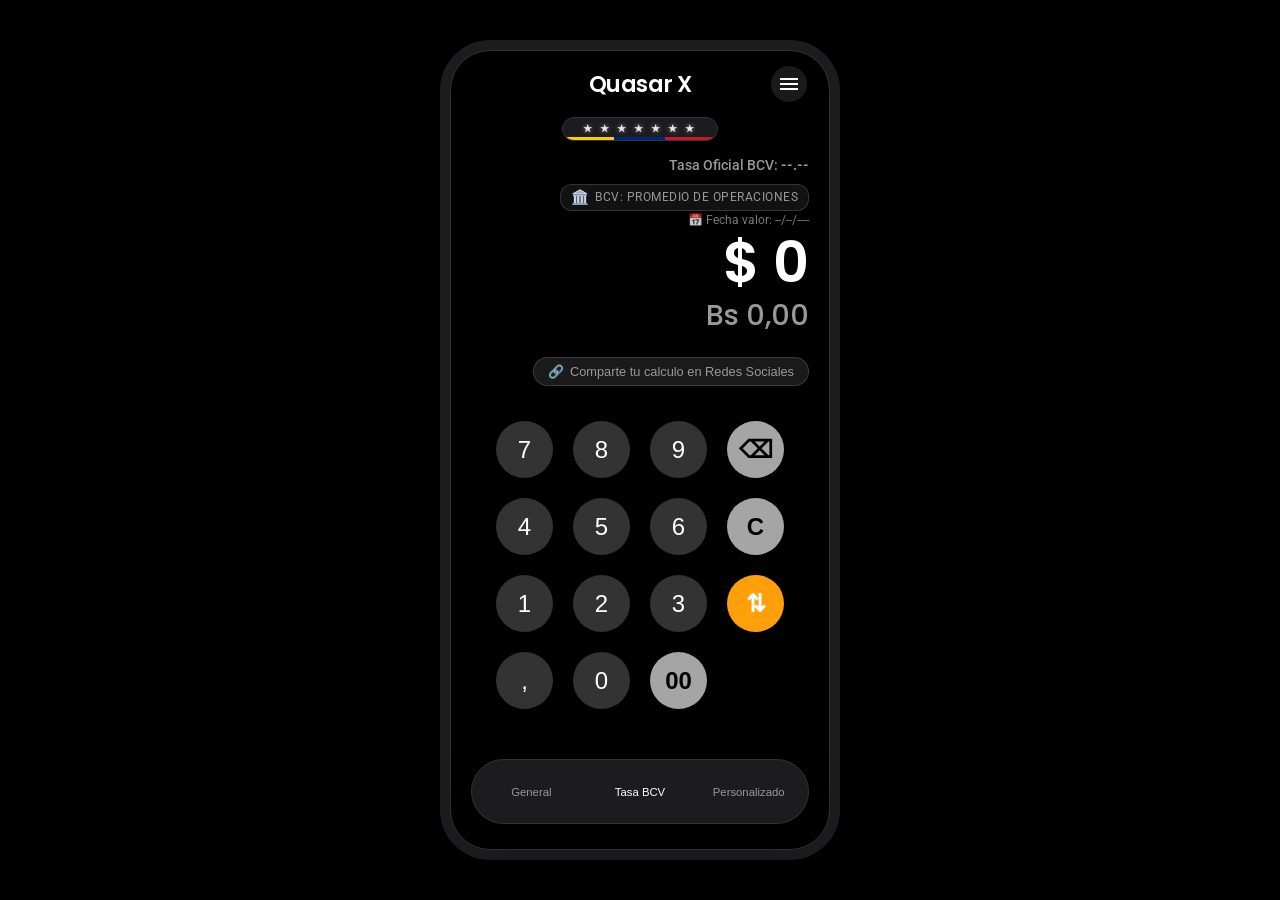
==== commit 5b251d4d: "Update index.html" ====
--- a/index.html
+++ b/index.html
@@ -40,13 +40,9 @@
 
 </nav>
 
-<a href="https://t.me/aureenAIbot" target="_blank" class="venezuela-banner" aria-label="Únete a Telegram">
+<a href="https://wa.me/5804141802040" target="_blank" class="venezuela-banner" aria-label="Únete a Telegram">
     <div class="stars-container">★ ★ ★ ★ ★ ★ ★</div>
 </a>
-</a>
-
-<a href="https://wa.me/5804141802040" target="_blank" class="creator-signature">
-    Hecho por Erick, contactalo por Whatsapp
 </a>
 
         <div id="options-menu" class="options-menu-dropdown">
@@ -120,9 +116,6 @@
         </button>
         <button class="tg-btn" onclick="shareToTelegram('bcv')" aria-label="Telegram">
             <svg viewBox="0 0 24 24" width="18" height="18" fill="currentColor"><path d="M11.944 0A12 12 0 0 0 0 12a12 12 0 0 0 12 12 12 12 0 0 0 12-12A12 12 0 0 0 11.944 0zm4.962 7.224c.1-.002.321.023.465.14a.506.506 0 0 1 .171.325c.016.093.036.306.02.472-.18 1.898-.962 6.502-1.36 8.627-.168.9-.499 1.201-.82 1.23-.696.065-1.225-.46-1.9-.902-1.056-.693-1.653-1.124-2.678-1.8-1.185-.78-.417-1.21.258-1.91.177-.184 3.247-2.977 3.307-3.23.007-.032.014-.15-.056-.212s-.174-.041-.249-.024c-.106.024-1.793 1.14-5.061 3.345-.48.33-.913.49-1.302.48-.428-.008-1.252-.241-1.865-.44-.752-.245-1.349-.374-1.297-.789.027-.216.325-.437.893-.663 3.498-1.524 5.83-2.529 6.998-3.014 3.332-1.386 4.025-1.627 4.476-1.635z"/></svg>
-        </button>
-        <button class="x-btn" onclick="shareToSocial('x', 'bcv')" aria-label="X">
-            <svg viewBox="0 0 24 24" width="16" height="16" fill="currentColor"><path d="M18.244 2.25h3.308l-7.227 8.26 8.502 11.24H16.17l-5.214-6.817L4.99 21.75H1.68l7.73-8.835L1.254 2.25H8.08l4.713 6.231zm-1.161 17.52h1.833L7.084 4.126H5.117z"/></svg>
         </button>
         <button class="threads-btn" onclick="shareToSocial('threads', 'bcv')" aria-label="Threads">
             <img src="icon-threads.png" alt="Threads" class="social-icon-img" style="width:16px;height:16px;">
@@ -178,9 +171,6 @@
                     <button class="tg-btn" onclick="shareToTelegram('custom')" aria-label="Telegram">
                         <svg viewBox="0 0 24 24" width="18" height="18" fill="currentColor"><path d="M11.944 0A12 12 0 0 0 0 12a12 12 0 0 0 12 12 12 12 0 0 0 12-12A12 12 0 0 0 11.944 0zm4.962 7.224c.1-.002.321.023.465.14a.506.506 0 0 1 .171.325c.016.093.036.306.02.472-.18 1.898-.962 6.502-1.36 8.627-.168.9-.499 1.201-.82 1.23-.696.065-1.225-.46-1.9-.902-1.056-.693-1.653-1.124-2.678-1.8-1.185-.78-.417-1.21.258-1.91.177-.184 3.247-2.977 3.307-3.23.007-.032.014-.15-.056-.212s-.174-.041-.249-.024c-.106.024-1.793 1.14-5.061 3.345-.48.33-.913.49-1.302.48-.428-.008-1.252-.241-1.865-.44-.752-.245-1.349-.374-1.297-.789.027-.216.325-.437.893-.663 3.498-1.524 5.83-2.529 6.998-3.014 3.332-1.386 4.025-1.627 4.476-1.635z"/></svg>
                     </button>
-                    <button class="x-btn" onclick="shareToSocial('x', 'custom')" aria-label="X">
-                        <svg viewBox="0 0 24 24" width="16" height="16" fill="currentColor"><path d="M18.244 2.25h3.308l-7.227 8.26 8.502 11.24H16.17l-5.214-6.817L4.99 21.75H1.68l7.73-8.835L1.254 2.25H8.08l4.713 6.231zm-1.161 17.52h1.833L7.084 4.126H5.117z"/></svg>
-                    </button>
                     <button class="threads-btn" onclick="shareToSocial('threads', 'custom')" aria-label="Threads">
                         <img src="icon-threads.png" alt="Threads" class="social-icon-img" style="width:16px;height:16px;">
                     </button>
@@ -217,7 +207,7 @@
             <span class="tab-label">Tasa BCV</span>
         </button>
         <button id="btn-custom" class="tab-button" onclick="switchMode('custom')">
-            <span class="tab-label">Manual</span>
+            <span class="tab-label">Personalizado</span>
         </button>
     </nav>
 
@@ -234,7 +224,7 @@
             <p>🚀 Con Quasar X, los cálculos dejan de ser fríos números y se convierten en un recurso que acompaña la visión de Aureen AI: unir tecnología y humanidad en soluciones inteligentes y cercanas.</p>
             <p>💬 Si tienes dudas, propuestas o comentarios, Erick estará encantado de escucharte en 👉 t.me/Emanrique0.</p>
             <br>
-            <p><strong>Versión:</strong> 3.17 (Compilacion 899,12)</p>
+            <p><strong>Versión:</strong> 3.17 (Compilacion 978,12)</p>
         </div>
     </div>
     <div id="install-pwa-modal" class="modal-screen">
@@ -277,4 +267,4 @@
 </div>
     <script src="script.js"></script>
 </body>
-</html>+</html>
